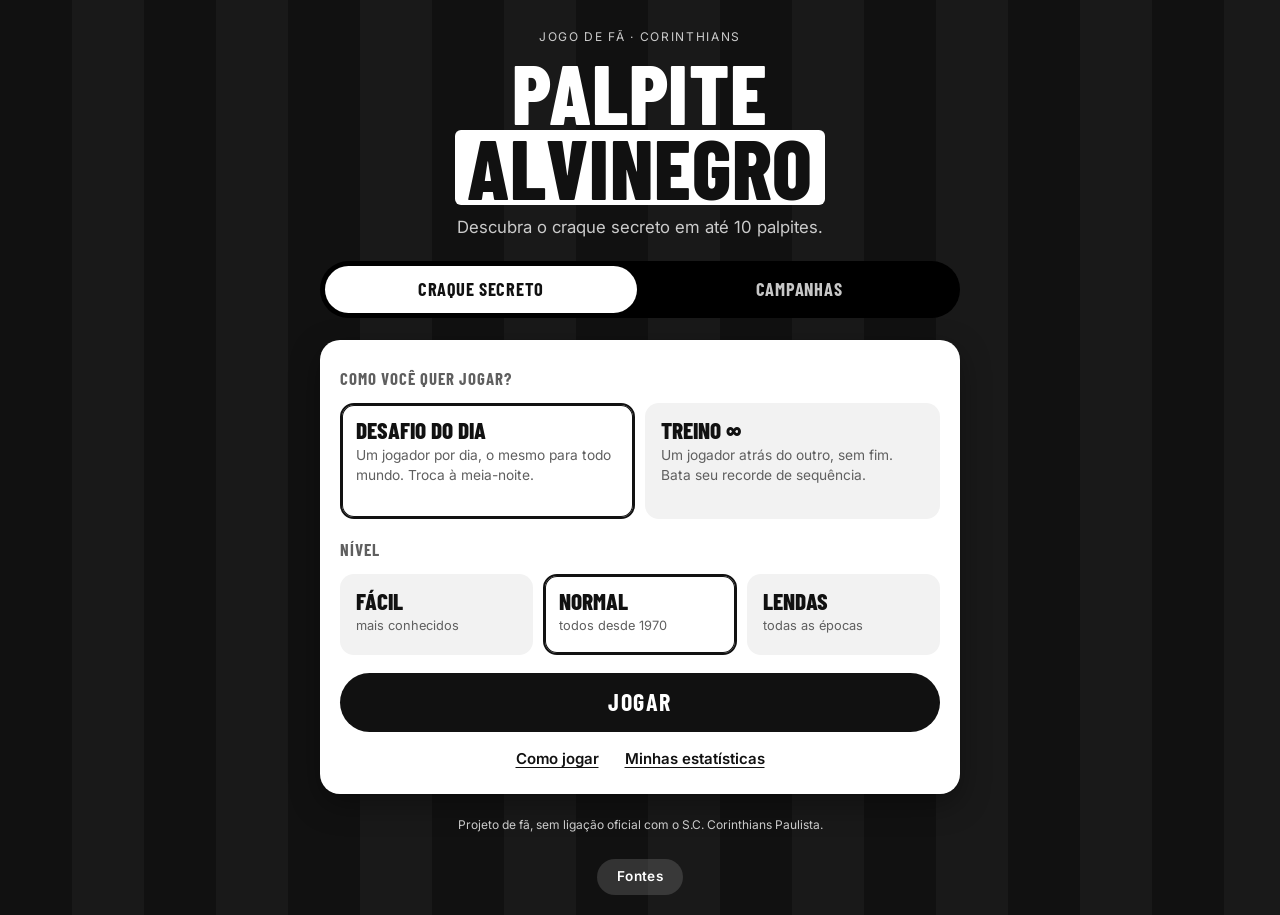
==== corinthians/index.html @ 0052db3a "Importadores de campanhas por clube; corrige fase da Copa do Brasil 2000 do Palmeiras (quartas, não " ====
<!doctype html>
<html lang="pt-BR">
<head>
  <meta charset="utf-8">
  <meta name="viewport" content="width=device-width, initial-scale=1, viewport-fit=cover">
  <title>Palpite Alvinegro</title>
  <meta name="description" content="Adivinhe o jogador do Corinthians em 10 palpites. Projeto de fã, não oficial.">
  <meta name="theme-color" content="#111111">
  <link rel="preconnect" href="https://fonts.googleapis.com">
  <link rel="preconnect" href="https://fonts.gstatic.com" crossorigin>
  <link rel="stylesheet" href="https://fonts.googleapis.com/css2?family=Barlow+Condensed:wght@600;700;800&family=Inter:wght@400;500;600;700&display=swap">
  <link rel="stylesheet" href="../css/estilo.css">
  <link rel="stylesheet" href="css/tema.css">
</head>
<body>
  <!-- ===================== TELA INICIAL ===================== -->
  <main class="inicio" id="tela-inicio">
    <header class="inicio__marca">
      <p class="inicio__sobre">Jogo de fã · Corinthians</p>
      <h1 class="logo">Palpite <span>Alvinegro</span></h1>
      <p class="inicio__lema" id="lema">Descubra o craque secreto em até 10 palpites.</p>
    </header>

    <div class="jogos-abas" role="tablist" aria-label="Escolha o jogo">
      <button class="jogos-aba" id="aba-craque" role="tab" aria-selected="true" aria-controls="painel-craque">Craque secreto</button>
      <button class="jogos-aba" id="aba-campanhas" role="tab" aria-selected="false" aria-controls="painel-campanhas">Campanhas</button>
    </div>

    <section class="painel" id="painel-craque" role="tabpanel" aria-labelledby="t-modo">
      <h2 class="painel__titulo" id="t-modo">Como você quer jogar?</h2>
      <div class="opcoes-grandes" role="radiogroup" aria-labelledby="t-modo">
        <button class="opcao" id="op-dia" data-modo="dia" role="radio" aria-checked="true">
          <span class="opcao__nome">Desafio do dia</span>
          <span class="opcao__texto">Um jogador por dia, o mesmo para todo mundo. Troca à meia-noite.</span>
          <span class="opcao__extra" id="op-dia-status"></span>
        </button>
        <button class="opcao" id="op-treino" data-modo="treino" role="radio" aria-checked="false">
          <span class="opcao__nome">Treino ∞</span>
          <span class="opcao__texto">Um jogador atrás do outro, sem fim. Bata seu recorde de sequência.</span>
          <span class="opcao__extra" id="op-treino-status"></span>
        </button>
      </div>

      <h2 class="painel__titulo" id="t-nivel">Nível</h2>
      <div class="niveis" role="radiogroup" aria-labelledby="t-nivel">
        <button class="nivel" id="nv-facil" data-nivel="facil" role="radio" aria-checked="false">
          <span class="nivel__nome">Fácil</span><span class="nivel__ano">mais conhecidos</span><span class="nivel__qtd" data-qtd="facil"></span>
        </button>
        <button class="nivel" id="nv-dificil" data-nivel="dificil" role="radio" aria-checked="true">
          <span class="nivel__nome">Normal</span><span class="nivel__ano">todos desde 1970</span><span class="nivel__qtd" data-qtd="dificil"></span>
        </button>
        <button class="nivel" id="nv-lendas" data-nivel="lendas" role="radio" aria-checked="false">
          <span class="nivel__nome">Lendas</span><span class="nivel__ano">todas as épocas</span><span class="nivel__qtd" data-qtd="lendas"></span>
        </button>
      </div>

      <button class="botao botao--grande" id="btn-jogar">Jogar</button>
      <div class="inicio__links">
        <button class="link" id="btn-ajuda-inicio">Como jogar</button>
        <button class="link" id="btn-stats-inicio">Minhas estatísticas</button>
      </div>
    </section>

    <section class="painel" id="painel-campanhas" role="tabpanel" aria-labelledby="t-camp" hidden>
      <h2 class="painel__titulo" id="t-camp">Campeonato</h2>
      <div class="opcoes-grandes" role="radiogroup" aria-labelledby="t-camp">
        <button class="opcao camp-comp" id="cp-libertadores" data-comp="libertadores" role="radio" aria-checked="true">
          <span class="opcao__nome">Libertadores</span>
          <span class="opcao__texto">Da fase de grupos à final. A dica é a bandeira do país de cada adversário.</span>
          <span class="opcao__extra" data-anos="libertadores"></span>
        </button>
        <button class="opcao camp-comp" id="cp-copa" data-comp="copa" role="radio" aria-checked="false">
          <span class="opcao__nome">Copa do Brasil</span>
          <span class="opcao__texto">A chave do mata-mata. A dica é o estado de cada adversário.</span>
          <span class="opcao__extra" data-anos="copa"></span>
        </button>
      </div>

      <h2 class="painel__titulo" id="t-camp-modo">Modo</h2>
      <div class="niveis" role="radiogroup" aria-labelledby="t-camp-modo">
        <button class="nivel camp-modo" id="cm-normal" data-modo="normal" role="radio" aria-checked="true">
          <span class="nivel__nome">Normal</span>
        </button>
        <button class="nivel camp-modo" id="cm-dificil" data-modo="dificil" role="radio" aria-checked="false">
          <span class="nivel__nome">Difícil</span>
        </button>
        <button class="nivel camp-modo" id="cm-extremo" data-modo="extremo" role="radio" aria-checked="false">
          <span class="nivel__nome">Extremo</span>
        </button>
      </div>

      <button class="botao botao--grande" id="btn-jogar-camp">Jogar</button>
      <div class="inicio__links">
        <button class="link" id="btn-ajuda-camp-inicio">Como jogar</button>
      </div>
    </section>

    <p class="rodape">Projeto de fã, sem ligação oficial com o S.C. Corinthians Paulista.</p>
    <button class="botao-fontes" data-fontes>Fontes</button>
  </main>

  <!-- ===================== TELA DE JOGO ===================== -->
  <div class="jogo" id="tela-jogo" hidden>
    <header class="barra">
      <button class="barra__voltar" id="btn-inicio" aria-label="Voltar para o início">← Início</button>
      <p class="barra__titulo"><span class="logo logo--mini">Palpite <span>Alvinegro</span></span><span class="chip" id="chip-modo"></span></p>
      <nav class="barra__acoes">
        <button class="icone" id="btn-stats" aria-label="Estatísticas" title="Estatísticas">
          <svg viewBox="0 0 20 20" aria-hidden="true"><rect x="3" y="10" width="3" height="7" rx="1"/><rect x="8.5" y="6" width="3" height="11" rx="1"/><rect x="14" y="3" width="3" height="14" rx="1"/></svg>
        </button>
        <button class="icone" id="btn-ajuda" aria-label="Como jogar" title="Como jogar">?</button>
      </nav>
    </header>

    <main class="palco">
      <div class="placar" id="placar" hidden aria-label="Placar do treino infinito">
        <div><b id="placar-acertos">0/0</b><small>Acertos</small></div>
        <div><b id="placar-seq">0</b><small>Sequência</small></div>
        <div><b id="placar-recorde">0</b><small>Recorde</small></div>
      </div>

      <div class="linha-status">
        <p class="status" id="status" aria-live="polite"></p>
        <button class="botao botao--contorno botao--pequeno" id="btn-novo" hidden>Pular</button>
      </div>

      <form class="busca" id="form-palpite" autocomplete="off">
        <label for="campo" class="sr">Seu palpite</label>
        <input id="campo" class="busca__campo" type="text" placeholder="Digite o nome de um jogador"
               role="combobox" aria-expanded="false" aria-controls="sugestoes" aria-autocomplete="list" spellcheck="false">
        <ul class="sugestoes" id="sugestoes" role="listbox" hidden></ul>
      </form>

      <div class="legenda" aria-hidden="true">
        <span><i class="pin pin--ok"></i>Acertou</span>
        <span><i class="pin pin--perto"></i>Perto</span>
        <span><i class="pin pin--longe"></i>Longe</span>
        <span>↑↓ o certo é maior/menor</span>
      </div>

      <section class="fim" id="fim" hidden>
        <p class="fim__selo" id="fim-selo"></p>
        <h2 id="fim-titulo"></h2>
        <p id="fim-texto"></p>
        <div class="fim__acoes">
          <button class="botao" id="btn-de-novo" hidden>Próximo jogador →</button>
          <button class="botao" id="btn-card">Criar card do resultado</button>
          <button class="botao botao--contorno" id="btn-compartilhar">Copiar resultado</button>
        </div>
        <p class="fim__proximo" id="fim-proximo"></p>
        <p><a id="fim-wiki" class="fim__wiki" target="_blank" rel="noopener" hidden>Ver o jogador na Wikipédia ↗</a></p>
      </section>

      <section class="palpites" id="palpites" aria-label="Seus palpites"></section>
      <button class="botao-fontes" data-fontes>Fontes</button>
    </main>
  </div>

  <!-- ===================== JOGO DE CAMPANHAS ===================== -->
  <div class="jogo" id="tela-campanha" hidden>
    <header class="barra">
      <button class="barra__voltar" id="btn-camp-inicio" aria-label="Voltar para o início">← Início</button>
      <p class="barra__titulo"><span class="logo logo--mini">Palpite <span>Alvinegro</span></span><span class="chip" id="camp-chip"></span></p>
      <nav class="barra__acoes">
        <button class="icone" id="btn-ajuda-camp" aria-label="Como jogar" title="Como jogar">?</button>
      </nav>
    </header>

    <main class="palco">
      <h2 class="camp-cabecalho"><span class="camp-cabecalho__ano" id="camp-ano-titulo"></span><span class="camp-cabecalho__comp" id="camp-comp-titulo"></span></h2>
      <div class="placar" aria-label="Placar da campanha">
        <div><b id="camp-acertos">0/0</b><small>Jogos descobertos</small></div>
        <div><b id="camp-chances">0</b><small>Chances</small></div>
        <div><b id="camp-total">0</b><small>Jogos na campanha</small></div>
      </div>

      <form class="busca busca--camp" id="form-camp" autocomplete="off">
        <div class="busca__linha">
          <div class="busca__time">
            <label for="camp-campo" class="sr">Adversário</label>
            <input id="camp-campo" class="busca__campo" type="text" placeholder="Digite um adversário"
                   role="combobox" aria-expanded="false" aria-controls="camp-sugestoes" aria-autocomplete="list" spellcheck="false">
            <ul class="sugestoes" id="camp-sugestoes" role="listbox" hidden></ul>
          </div>
          <div class="placar-palpite" id="camp-placar" hidden>
            <label class="gol"><span>COR</span><input id="camp-gp" type="number" inputmode="numeric" min="0" max="20" aria-label="Gols do Corinthians"></label>
            <span class="gol__x" aria-hidden="true">×</span>
            <label class="gol"><span>RIVAL</span><input id="camp-gc" type="number" inputmode="numeric" min="0" max="20" aria-label="Gols do adversário"></label>
          </div>
          <button class="botao botao--chutar" id="btn-chutar" type="submit">Chutar</button>
        </div>
      </form>

      <p class="camp-retorno" id="camp-retorno" aria-live="polite"></p>
      <div class="camp-erros" id="camp-erros" aria-label="Palpites errados"></div>

      <section class="fim" id="camp-fim" hidden>
        <p class="fim__selo" id="camp-fim-selo"></p>
        <h2 id="camp-fim-titulo"></h2>
        <p id="camp-fim-texto"></p>
        <div class="fim__acoes">
          <button class="botao" id="btn-camp-outro">Jogar outra campanha</button>
          <button class="botao" id="btn-camp-card">Criar card do resultado</button>
          <button class="botao botao--contorno" id="btn-camp-copiar">Copiar resultado</button>
        </div>
      </section>

      <section class="chave" id="camp-chave" aria-label="Campanha do Corinthians"></section>
      <button class="botao-fontes" data-fontes>Fontes</button>
    </main>
  </div>

  <!-- ===================== MODAIS ===================== -->
  <dialog class="modal modal--fontes" id="modal-fontes">
    <button class="modal__fechar" data-fechar aria-label="Fechar">×</button>
    <h2>Fontes</h2>
    <p class="sub">Projeto de fã, sem ligação oficial com o Sport Club Corinthians Paulista. Os dados podem conter erros; correções são bem-vindas.</p>

    <h3>Craque secreto: jogadores</h3>
    <ul class="fontes">
      <li><a href="https://pt.wikipedia.org/wiki/Categoria:Futebolistas_do_Sport_Club_Corinthians_Paulista" target="_blank" rel="noopener">Wikipédia em português</a>: fichas dos jogadores (jogos, gols, anos, posição e nascimento). Licença CC BY-SA 4.0.</li>
      <li><a href="https://www.wikidata.org" target="_blank" rel="noopener">Wikidata</a>: lista de quem passou pelo clube e dados que faltam nas fichas. Licença CC0.</li>
      <li><a href="https://www.kaggle.com/datasets/felipesembay/sofascore-and-transfermarkt-football-data" target="_blank" rel="noopener">Kaggle: Sofascore and Transfermarkt Football Data</a> (felipesembay): jogadores de 2024 sem artigo na Wikipédia. Licença DbCL 1.0.</li>
    </ul>

    <h3>Campanhas: Libertadores e Copa do Brasil</h3>
    <ul class="fontes">
      <li><a href="https://www.kaggle.com/datasets/ernestonlm/conmebol-libertadores-results-from-2011-to-2022" target="_blank" rel="noopener">Kaggle: Conmebol Libertadores results</a> (ernestonlm): Libertadores 2013 e 2016–2024. Licença CC0.</li>
      <li><a href="https://www.kaggle.com/datasets/ricardomattos05/jogos-do-campeonato-brasileiro" target="_blank" rel="noopener">Kaggle: Brazilian Soccer Database</a> (ricardomattos05): Copa do Brasil 2012–2021. Licença CC BY 4.0.</li>
      <li><a href="https://www.rsssf.org" target="_blank" rel="noopener">RSSSF – Rec.Sport.Soccer Statistics Foundation</a> e RSSSF Brasil: Libertadores 1994–2009 e Copa do Brasil 1992–2011 e 2022–2024. Dados usados com crédito à RSSSF e aos autores das páginas.</li>
      <li><a href="https://en.wikipedia.org/wiki/2025_SE_Palmeiras_season" target="_blank" rel="noopener">Wikipédia em inglês: 2025 SE Palmeiras season</a>: campanhas de 2025. Licença CC BY-SA 4.0.</li>
    </ul>

    <h3>Imagens e letras</h3>
    <ul class="fontes">
      <li><a href="https://commons.wikimedia.org" target="_blank" rel="noopener">Wikimedia Commons</a>: bandeiras dos estados e países (domínio público).</li>
      <li><a href="https://fonts.google.com" target="_blank" rel="noopener">Google Fonts</a>: Barlow Condensed e Inter (licença SIL Open Font).</li>
    </ul>
  </dialog>

  <dialog class="modal" id="modal-ajuda-camp">
    <button class="modal__fechar" data-fechar aria-label="Fechar">×</button>
    <h2>Campanhas</h2>
    <p>Escolha a Libertadores ou a Copa do Brasil; o ano é sorteado a cada partida. Aparece a campanha do Corinthians jogo a jogo, com a fase, a data, o mando e uma dica de cada adversário: a <b>bandeira do país</b> na Libertadores, o <b>estado</b> na Copa do Brasil.</p>
    <p>Descubra quem o Corinthians enfrentou. Cada palpite gasta uma chance, certo ou errado. Para calcular as chances, os jogos contra o mesmo adversário numa fase contam como um só (ida e volta no mata-mata, casa e fora nos grupos).</p>
    <table class="tabela">
      <tr><th>Normal</th><td>chances = 2 × número de jogos. Acertou o time, aparecem todos os jogos contra ele.</td></tr>
      <tr><th>Difícil</th><td>chances = 1,5 × número de jogos. Mesmas regras do Normal.</td></tr>
      <tr><th>Extremo</th><td>chances = 1,5 × número de jogos. Cada palpite é time + placar (COR × RIVAL; caixa vazia vale 0) e revela um jogo por vez: no ida e volta, é preciso acertar os dois placares. O ano só aparece no fim.</td></tr>
    </table>
    <p class="sub">Disponível: Libertadores 1994–2025 (as edições disputadas pelo Palmeiras desde o formato com mata-mata) e Copa do Brasil 1992–2025. Placares no tempo normal; pênaltis indicados no agregado. Em alguns jogos antigos a fonte não traz a data.</p>
  </dialog>

  <dialog class="modal" id="modal-ajuda">
    <button class="modal__fechar" data-fechar aria-label="Fechar">×</button>
    <h2>Como jogar</h2>
    <p>Descubra o jogador secreto do Corinthians em até <strong>10 palpites</strong>. Cada palpite mostra uma ficha que compara o jogador que você chutou com o secreto:</p>
    <ul class="regras">
      <li><i class="pin pin--ok"></i><b>Preto</b>: igual ao jogador secreto.</li>
      <li><i class="pin pin--perto"></i><b>Cinza-claro</b>: chegou perto.</li>
      <li><i class="pin pin--longe"></i><b>Cinza</b>: longe.</li>
      <li><b>↑ / ↓</b>: o número do jogador secreto é maior / menor.</li>
      <li><i class="pin pin--sem"></i><b>?</b>: a fonte não informa esse dado.</li>
    </ul>
    <h3>O que conta como “perto”</h3>
    <table class="tabela">
      <tr><th>Estreia / Último jogo</th><td>até 5 anos de diferença</td></tr>
      <tr><th>Jogos</th><td>até 25 jogos</td></tr>
      <tr><th>Gols</th><td>até 10 gols</td></tr>
      <tr><th>Nascimento</th><td>outro estado da mesma região do Brasil</td></tr>
      <tr><th>Posição e país</th><td>não têm “perto”: ou acertou, ou está longe</td></tr>
    </table>
    <h3>Níveis</h3>
    <p><b>Fácil</b> e <b>Normal</b>: valem jogadores que atuaram pelo clube de 1970 para cá. No Fácil, o jogador sorteado é de 2010 em diante em 95% das vezes; no Normal, é de 2000 em diante em 75% das vezes. <b>Lendas</b>: todas as épocas, incluindo os grandes nomes de antes de 1970.</p>
    <p>O sorteio dá preferência a jogadores mais recentes e a quem tem mais jogos pelo clube. Quem ainda está no elenco aparece com último jogo em 2026.</p>
  </dialog>

  <dialog class="modal" id="modal-stats">
    <button class="modal__fechar" data-fechar aria-label="Fechar">×</button>
    <h2>Suas estatísticas</h2>
    <p class="sub" id="stats-sub">Desafio do dia</p>
    <div class="numeros" id="numeros"></div>
    <h3>Palpites por vitória</h3>
    <div class="barras" id="barras"></div>
  </dialog>

  <dialog class="modal modal--card" id="modal-card">
    <button class="modal__fechar" data-fechar aria-label="Fechar">×</button>
    <h2>Card do resultado</h2>
    <img class="card-previa" id="card-img" alt="Card com o resultado da partida">
    <p class="sub" id="card-dica">Mande para os amigos no WhatsApp ou salve a imagem para postar.</p>
    <div class="fim__acoes">
      <button class="botao botao--whatsapp" id="btn-whatsapp-card">Enviar no WhatsApp</button>
      <button class="botao" id="btn-salvar-card">Salvar imagem</button>
      <button class="botao botao--contorno" id="btn-copiar-card">Copiar texto</button>
    </div>
  </dialog>

  <div class="aviso" id="aviso" role="status" hidden></div>

  <script src="js/site.js"></script>
  <script src="js/jogadores.js"></script>
  <script src="../js/jogo.js"></script>
  <script src="js/campanhas.js"></script>
  <script src="../js/campanhas-jogo.js"></script>
</body>
</html>
---- css/estilo.css ----
/* Layout: placar de estádio — campo verde Palmeiras ao fundo, painéis brancos por cima,
   títulos em letra condensada de letreiro. Visual único (não muda com o tema do aparelho). */
:root {
  --verde: #006437;          /* principal: fundo e destaques */
  --verde-fundo: #00552f;    /* faixas e sombras do fundo */
  --verde-vivo: #1f9e55;     /* "acertou" nas fichas */
  --verde-claro: #b9ecc6;    /* "perto" */
  --branco: #ffffff;         /* secundária: painéis e texto sobre o verde */
  --tinta: #0f2a1c;          /* texto sobre branco */
  --suave: #5e7367;          /* texto secundário sobre branco */
  --linha: #d9e4dc;          /* bordas sobre branco */
  --nevoa: #eef5f0;          /* fundo de itens sobre branco */
  --longe: #7d8a83;          /* "longe" */
  --derrota: #c8352e;        /* placar de derrota do Palmeiras */
  --sobre-verde: rgba(255, 255, 255, .78);

  --f-titulo: "Barlow Condensed", "Arial Narrow", "Roboto Condensed", system-ui, sans-serif;
  --f-texto: "Inter", system-ui, -apple-system, "Segoe UI", Roboto, sans-serif;

  --raio: 14px;
  --sombra: 0 2px 0 rgba(0, 0, 0, .08), 0 10px 30px rgba(0, 40, 20, .18);
  color-scheme: light;
}

* { box-sizing: border-box; }
[hidden] { display: none !important; }
html { height: 100%; }
body {
  margin: 0;
  min-height: 100%;
  font: 15px/1.45 var(--f-texto);
  color: var(--branco);
  background:
    repeating-linear-gradient(90deg, transparent 0 72px, rgba(255, 255, 255, .035) 72px 144px),
    var(--verde);
  padding-left: max(16px, env(safe-area-inset-left, 0px));
  padding-right: max(16px, env(safe-area-inset-right, 0px));
}
button { font: inherit; color: inherit; cursor: pointer; }
button:focus-visible, input:focus-visible, a:focus-visible { outline: 3px solid var(--branco); outline-offset: 2px; }
.painel button:focus-visible, .ficha :focus-visible, .modal :focus-visible, .fim :focus-visible { outline-color: var(--verde); }
.sr { position: absolute; width: 1px; height: 1px; overflow: hidden; clip: rect(0 0 0 0); }

.logo {
  margin: 0; font-family: var(--f-titulo); font-weight: 800; text-transform: uppercase;
  letter-spacing: .01em; line-height: .9; font-size: clamp(3rem, 12vw, 5.2rem);
}
.logo span { display: inline-block; background: var(--branco); color: var(--verde); padding: 0 .14em; border-radius: 6px; }
.logo--mini { font-size: 1.35rem; }
.logo--mini span { border-radius: 4px; }

/* ---------------- tela inicial ---------------- */
.inicio { max-width: 640px; margin: 0 auto; padding-block: 28px 20px; display: flex; flex-direction: column; gap: 22px; }
.inicio__marca { text-align: center; display: flex; flex-direction: column; gap: 10px; align-items: center; }
.inicio__sobre { margin: 0; font-size: .75rem; text-transform: uppercase; letter-spacing: .14em; color: var(--sobre-verde); }
.inicio__lema { margin: 0; font-size: 1.05rem; color: var(--sobre-verde); text-wrap: balance; }

.painel {
  background: var(--branco); color: var(--tinta); border-radius: 20px; box-shadow: var(--sombra);
  padding: 20px; display: flex; flex-direction: column; gap: 12px;
}
.painel__titulo {
  margin: 6px 0 0; font-family: var(--f-titulo); font-weight: 700; font-size: 1.05rem;
  text-transform: uppercase; letter-spacing: .06em; color: var(--suave);
}
.opcoes-grandes { display: grid; grid-template-columns: 1fr 1fr; gap: 10px; }
.opcao, .nivel {
  text-align: left; background: var(--nevoa); border: 2px solid transparent; border-radius: var(--raio);
  padding: 14px; display: flex; flex-direction: column; gap: 4px; min-width: 0; color: var(--tinta);
  transition: border-color .15s, background-color .15s;
}
.opcao:hover, .nivel:hover { border-color: var(--linha); }
.opcao[aria-checked="true"], .nivel[aria-checked="true"] { border-color: var(--verde); background: var(--branco); box-shadow: inset 0 0 0 1px var(--verde); }
.opcao__nome, .nivel__nome { font-family: var(--f-titulo); font-weight: 800; font-size: 1.45rem; text-transform: uppercase; line-height: 1; color: var(--verde); }
.opcao__texto { font-size: .86rem; color: var(--suave); }
.opcao__extra { font-size: .78rem; font-weight: 600; color: var(--verde); min-height: 1.1em; }
.niveis { display: grid; grid-template-columns: repeat(3, 1fr); gap: 10px; }
.nivel__ano { font-size: .8rem; color: var(--suave); }
.nivel__qtd { font-size: .74rem; color: var(--suave); font-variant-numeric: tabular-nums; }
.inicio__links { display: flex; justify-content: center; gap: 18px; flex-wrap: wrap; }
.link { border: 0; background: none; color: var(--verde); font-weight: 600; text-decoration: underline; text-underline-offset: 3px; padding: 4px; }
@media (max-width: 520px) {
  .opcoes-grandes { grid-template-columns: 1fr; }
  .niveis { grid-template-columns: 1fr; }
  .nivel { flex-direction: row; align-items: baseline; gap: 10px; flex-wrap: wrap; }
}

/* ---------------- botões ---------------- */
.botao {
  border: 0; background: var(--verde); color: var(--branco); padding: 11px 20px; border-radius: 999px;
  font-weight: 700; letter-spacing: .01em;
}
.botao:hover { background: var(--verde-fundo); }
.botao--grande { font-family: var(--f-titulo); font-size: 1.5rem; text-transform: uppercase; letter-spacing: .06em; padding: 12px 20px; margin-top: 6px; }
.botao--contorno { background: transparent; color: var(--verde); box-shadow: inset 0 0 0 2px var(--verde); }
.botao--contorno:hover { background: var(--nevoa); }
.botao--pequeno { padding: 7px 16px; }
.jogo .linha-status .botao--contorno { color: var(--branco); box-shadow: inset 0 0 0 2px var(--branco); }
.jogo .linha-status .botao--contorno:hover { background: rgba(255, 255, 255, .12); }

/* ---------------- tela de jogo ---------------- */
.jogo { max-width: 780px; margin: 0 auto; }
.barra { display: flex; align-items: center; justify-content: space-between; gap: 10px; padding-block: 12px; }
.barra__voltar { border: 0; background: rgba(255, 255, 255, .12); color: var(--branco); border-radius: 999px; padding: 7px 14px; font-weight: 600; white-space: nowrap; }
.barra__voltar:hover { background: rgba(255, 255, 255, .2); }
.barra__titulo { margin: 0; display: flex; align-items: center; gap: 10px; justify-content: center; min-width: 0; flex: 1; }
.chip { font-size: .75rem; font-weight: 600; background: rgba(255, 255, 255, .14); padding: 3px 10px; border-radius: 999px; white-space: nowrap; overflow: hidden; text-overflow: ellipsis; min-width: 0; }
.barra__acoes { display: flex; gap: 8px; flex: none; }
.icone {
  width: 38px; height: 38px; border-radius: 50%; border: 0; background: var(--branco); color: var(--verde);
  font-weight: 800; display: grid; place-items: center;
}
.icone svg { width: 18px; height: 18px; fill: currentColor; }
@media (max-width: 520px) { .logo--mini { display: none; } }

.palco { padding-block: 4px 24px; display: flex; flex-direction: column; gap: 12px; }
.placar { display: grid; grid-template-columns: repeat(3, 1fr); gap: 8px; text-align: center; }
.placar div { background: var(--verde-fundo); border-radius: var(--raio); padding: 8px 4px; }
.placar b { display: block; font-family: var(--f-titulo); font-size: 2rem; line-height: 1; font-variant-numeric: tabular-nums; }
.placar small { font-size: .68rem; color: var(--sobre-verde); text-transform: uppercase; letter-spacing: .08em; }
.linha-status { display: flex; align-items: center; justify-content: space-between; gap: 10px; min-height: 36px; }
.status { margin: 0; color: var(--sobre-verde); font-variant-numeric: tabular-nums; }

.busca { position: relative; }
.busca__campo {
  width: 100%; font: inherit; font-size: 1.05rem; padding: 15px 18px; border: 0; border-radius: var(--raio);
  background: var(--branco); color: var(--tinta); box-shadow: var(--sombra); outline: none;
}
.busca__campo:focus { box-shadow: var(--sombra), inset 0 0 0 2px var(--verde-vivo); }
.busca__campo:disabled { opacity: .75; }
.sugestoes {
  position: absolute; z-index: 5; left: 0; right: 0; top: calc(100% + 6px); list-style: none; margin: 0; padding: 4px;
  background: var(--branco); color: var(--tinta); border-radius: var(--raio); box-shadow: var(--sombra);
  max-height: 280px; overflow-y: auto;
}
.sugestoes li { padding: 10px 12px; border-radius: 10px; cursor: pointer; display: flex; justify-content: space-between; gap: 8px; }
.sugestoes li small { color: var(--suave); }
.sugestoes li[aria-selected="true"], .sugestoes li:hover { background: var(--nevoa); }

.legenda { display: flex; flex-wrap: wrap; gap: 6px 14px; justify-content: center; font-size: .8rem; color: var(--sobre-verde); }
.legenda span { display: inline-flex; align-items: center; gap: 5px; }
.pin { display: inline-block; width: 12px; height: 12px; border-radius: 3px; }
.pin--ok { background: var(--verde-vivo); box-shadow: 0 0 0 1px rgba(255, 255, 255, .6); }
.pin--perto { background: var(--verde-claro); box-shadow: 0 0 0 1px rgba(255, 255, 255, .6); }
.regras .pin--perto { box-shadow: 0 0 0 1px var(--linha); }
.pin--longe { background: var(--longe); box-shadow: 0 0 0 1px rgba(255, 255, 255, .6); }
.pin--sem { border: 1px dashed var(--suave); }

.palpites { display: flex; flex-direction: column-reverse; gap: 10px; }
.ficha { background: var(--branco); color: var(--tinta); border-radius: var(--raio); padding: 10px; box-shadow: var(--sombra); animation: entra .25s ease-out; }
.ficha--acerto { box-shadow: var(--sombra), inset 0 0 0 3px var(--verde-vivo); }
@keyframes entra { from { transform: translateY(-6px); } }
.ficha__topo { display: flex; justify-content: space-between; align-items: baseline; gap: 8px; margin: 0 2px 8px; }
.ficha__nome { font-family: var(--f-titulo); font-weight: 700; font-size: 1.3rem; text-transform: uppercase; line-height: 1; }
.ficha__n { font-size: .75rem; color: var(--suave); white-space: nowrap; }
.ficha__dados { display: grid; grid-template-columns: repeat(6, 1fr); gap: 6px; }
.dado { border-radius: 10px; padding: 7px 4px; text-align: center; color: var(--branco); min-width: 0; display: flex; flex-direction: column; align-items: center; justify-content: center; gap: 2px; }
.dado b { display: flex; align-items: center; justify-content: center; gap: 5px; font-size: .95rem; line-height: 1.15; max-width: 100%; overflow-wrap: anywhere; }
.dado small { display: block; font-size: .62rem; text-transform: uppercase; letter-spacing: .06em; opacity: .9; }
.dado img { width: 22px; height: auto; border-radius: 2px; box-shadow: 0 0 0 1px rgba(0, 0, 0, .15); flex: none; }
.dado--ok { background: var(--verde-vivo); }
.dado--perto { background: var(--verde-claro); color: var(--tinta); }
.dado--perto img { box-shadow: 0 0 0 1px rgba(0, 0, 0, .2); }
.dado--longe { background: var(--longe); }
.dado--sem { background: transparent; color: var(--suave); box-shadow: inset 0 0 0 1px var(--linha); }
@media (max-width: 560px) { .ficha__dados { grid-template-columns: repeat(3, 1fr); } }

.fim { background: var(--branco); color: var(--tinta); border-radius: 20px; padding: 18px; text-align: center; box-shadow: var(--sombra); }
.fim__selo { margin: 0; font-size: .72rem; text-transform: uppercase; letter-spacing: .12em; color: var(--suave); }
.fim h2 { margin: 4px 0; font-family: var(--f-titulo); font-weight: 800; font-size: 2.2rem; text-transform: uppercase; line-height: 1; color: var(--verde); }
.fim p { margin: 6px 0; }
.fim__acoes { display: flex; gap: 10px; justify-content: center; margin-top: 12px; flex-wrap: wrap; }
.fim__proximo { color: var(--suave); font-size: .9rem; }
.fim__wiki { color: var(--verde); font-size: .9rem; font-weight: 600; }

.rodape { text-align: center; font-size: .75rem; color: var(--sobre-verde); margin: 0; }

/* ---------------- modais ---------------- */
.modal {
  border: 0; border-radius: 20px; padding: 22px; width: min(480px, calc(100vw - 32px)); max-height: calc(100vh - 40px);
  background: var(--branco); color: var(--tinta); box-shadow: 0 20px 60px rgba(0, 0, 0, .35);
  overflow-y: auto; overscroll-behavior: contain;
}
.modal::backdrop { background: rgba(0, 30, 15, .6); }
.modal h2 { margin: 0 0 8px; font-family: var(--f-titulo); font-weight: 800; font-size: 1.8rem; text-transform: uppercase; color: var(--verde); }
.modal h3 { font-size: 1rem; margin: 16px 0 8px; }
.modal__fechar { position: absolute; right: 12px; top: 10px; border: 0; background: transparent; font-size: 1.7rem; line-height: 1; color: var(--suave); }
.regras { list-style: none; padding: 0; }
.regras li { display: flex; align-items: center; gap: 8px; margin: 6px 0; }
.regras .pin { box-shadow: none; }
.tabela { width: 100%; border-collapse: collapse; font-size: .9rem; }
.tabela th, .tabela td { text-align: left; padding: 6px 4px; border-bottom: 1px solid var(--linha); vertical-align: top; }
.sub { color: var(--suave); margin: -4px 0 8px; }
.numeros { display: grid; grid-template-columns: repeat(4, 1fr); gap: 8px; text-align: center; }
.numeros b { display: block; font-family: var(--f-titulo); font-size: 2rem; line-height: 1; color: var(--verde); font-variant-numeric: tabular-nums; }
.numeros small { font-size: .7rem; color: var(--suave); }
.barras { display: flex; flex-direction: column; gap: 4px; }
.dist-linha { display: grid; grid-template-columns: 20px 1fr; gap: 6px; align-items: center; font-size: .85rem; font-variant-numeric: tabular-nums; }
.dist-linha div { background: var(--longe); color: var(--branco); padding: 2px 6px; border-radius: 4px; text-align: right; min-width: 22px; }
.dist-linha.atual div { background: var(--verde-vivo); }
.modal--card { width: min(560px, calc(100vw - 32px)); }
.card-previa { display: block; width: 100%; max-width: 100%; height: auto; border-radius: 12px; box-shadow: 0 0 0 1px var(--linha); margin: 8px 0; background: var(--nevoa); }

.aviso {
  position: fixed; left: 50%; top: calc(16px + env(safe-area-inset-top, 0px)); transform: translateX(-50%); z-index: 20;
  background: var(--tinta); color: var(--branco); padding: 10px 16px; border-radius: 10px; font-weight: 600;
}

@media (prefers-reduced-motion: reduce) {
  .ficha { animation: none; }
  .opcao, .nivel { transition: none; }
}

/* ---------------- abas de jogos (tela inicial) ---------------- */
.jogos-abas { display: grid; grid-template-columns: 1fr 1fr; gap: 6px; background: var(--verde-fundo); padding: 5px; border-radius: 999px; }
.jogos-aba { border: 0; background: transparent; color: var(--sobre-verde); padding: 10px; border-radius: 999px; font-family: var(--f-titulo); font-weight: 700; font-size: 1.15rem; text-transform: uppercase; letter-spacing: .04em; }
.jogos-aba[aria-selected="true"] { background: var(--branco); color: var(--verde); }
.seletor { font: inherit; font-size: 1rem; padding: 12px 14px; border-radius: var(--raio); border: 2px solid var(--linha); background: var(--branco); color: var(--tinta); }
.seletor:focus-visible { outline: 3px solid var(--verde); outline-offset: 1px; }

/* ---------------- jogo de campanhas ---------------- */
.busca__linha { display: flex; gap: 8px; align-items: stretch; flex-wrap: wrap; }
.busca__time { position: relative; flex: 1 1 220px; min-width: 0; }
.placar-palpite { display: flex; align-items: center; gap: 6px; background: var(--branco); border-radius: var(--raio); padding: 6px 10px; box-shadow: var(--sombra); color: var(--tinta); }
.gol { display: flex; flex-direction: column; align-items: center; gap: 2px; }
.gol span { font-size: .62rem; font-weight: 700; letter-spacing: .08em; color: var(--suave); }
.gol input { width: 52px; font: inherit; font-family: var(--f-titulo); font-weight: 800; font-size: 1.5rem; text-align: center; border: 2px solid var(--linha); border-radius: 10px; padding: 2px; color: var(--tinta); background: var(--branco); }
.gol input:focus { outline: none; border-color: var(--verde-vivo); }
.gol__x { font-family: var(--f-titulo); font-weight: 800; font-size: 1.4rem; color: var(--suave); }
.botao--chutar { background: var(--branco); color: var(--verde); font-family: var(--f-titulo); font-size: 1.25rem; text-transform: uppercase; letter-spacing: .05em; box-shadow: var(--sombra); border-radius: var(--raio); }
.botao--chutar:hover { background: var(--nevoa); }
.botao--chutar:disabled { opacity: .6; cursor: default; }
.camp-retorno { margin: 0; min-height: 1.3em; text-align: center; font-weight: 600; }
.camp-erros { display: flex; flex-wrap: wrap; gap: 6px; justify-content: center; }
.camp-erros span { font-size: .78rem; background: rgba(255, 255, 255, .14); padding: 3px 10px; border-radius: 999px; text-decoration: line-through; text-decoration-color: rgba(255, 255, 255, .6); }
.camp-erros span.quase { text-decoration: none; background: var(--verde-claro); color: var(--tinta); }

.chave { display: flex; flex-direction: column; gap: 12px; }
.fase { background: var(--branco); color: var(--tinta); border-radius: 18px; padding: 12px; box-shadow: var(--sombra); }
.fase__titulo { margin: 0 4px 8px; display: flex; justify-content: space-between; align-items: baseline; gap: 8px; }
.fase__titulo h3 { margin: 0; font-family: var(--f-titulo); font-weight: 800; font-size: 1.3rem; text-transform: uppercase; color: var(--verde); }
.fase__titulo small { color: var(--suave); font-size: .75rem; }
.confrontos { display: grid; grid-template-columns: repeat(auto-fit, minmax(260px, 1fr)); gap: 8px; }
.confronto { border-radius: 12px; background: var(--nevoa); padding: 6px; display: flex; flex-direction: column; gap: 4px; min-width: 0; }
.confronto__agregado { font-size: .72rem; color: var(--suave); text-align: right; padding: 0 6px 2px; }
.jogo-linha { display: grid; grid-template-columns: 52px 30px 1fr auto; align-items: center; gap: 8px; background: var(--branco); border-radius: 10px; padding: 7px 8px; min-width: 0; }
.jogo-linha__data { font-size: .72rem; color: var(--suave); font-variant-numeric: tabular-nums; line-height: 1.15; }
.jogo-linha__data b { display: block; color: var(--tinta); font-size: .68rem; text-transform: uppercase; letter-spacing: .05em; }
.dica { display: flex; flex-direction: column; align-items: center; gap: 2px; font-size: .62rem; font-weight: 700; color: var(--suave); }
.dica img { width: 28px; height: auto; border-radius: 2px; box-shadow: 0 0 0 1px rgba(0, 0, 0, .15); }
.jogo-linha__adv { font-weight: 600; min-width: 0; overflow-wrap: anywhere; }
.jogo-linha__adv.oculto { color: var(--longe); letter-spacing: .2em; }
.jogo-linha__placar { font-family: var(--f-titulo); font-weight: 800; font-size: 1.35rem; font-variant-numeric: tabular-nums; min-width: 58px; text-align: center; border-radius: 8px; padding: 0 6px; color: var(--tinta); }
.jogo-linha--certo { box-shadow: inset 0 0 0 2px var(--verde-vivo); }
.jogo-linha--revelado .jogo-linha__adv { color: var(--suave); font-style: italic; }
.jogo-linha--novo { animation: aparece .5s ease-out; }
@keyframes aparece { from { background: var(--verde-claro); } }
@media (max-width: 420px) { .jogo-linha { grid-template-columns: 44px 28px 1fr auto; gap: 6px; } .confrontos { grid-template-columns: 1fr; } }
@media (prefers-reduced-motion: reduce) { .jogo-linha--novo { animation: none; } }
.camp-modo { align-items: center; justify-content: center; text-align: center; }

/* confronto de ida e volta: uma caixa só */
.confronto--iv { background: var(--branco); box-shadow: inset 0 0 0 1px var(--linha); padding: 8px; gap: 6px; }
.confronto--certo { box-shadow: inset 0 0 0 2px var(--verde-vivo); }
.confronto__topo { display: flex; align-items: center; gap: 10px; padding: 0 2px 2px; }
.confronto__topo .jogo-linha__adv { font-size: 1.02rem; }
.pernas { display: grid; grid-template-columns: 1fr 1fr; gap: 6px; }
.perna { display: flex; flex-direction: column; align-items: center; gap: 4px; background: var(--nevoa); border-radius: 8px; padding: 6px; min-width: 0; text-align: center; }
.perna__local { font-size: .78rem; color: var(--suave); font-variant-numeric: tabular-nums; }
.perna__local b { color: var(--tinta); text-transform: uppercase; letter-spacing: .05em; font-size: .72rem; }

/* ano em destaque no topo da campanha */
.camp-cabecalho { margin: 0; display: flex; align-items: baseline; gap: 14px; flex-wrap: wrap; }
.camp-cabecalho__ano { font-family: var(--f-titulo); font-weight: 800; font-size: clamp(3.2rem, 14vw, 4.6rem); line-height: .85; font-variant-numeric: tabular-nums; }
.camp-cabecalho__comp { font-family: var(--f-titulo); font-weight: 700; font-size: 1.3rem; text-transform: uppercase; letter-spacing: .04em; color: var(--sobre-verde); }

/* placar colorido pelo resultado do Palmeiras */
.jogo-linha__placar.placar--vitoria { background: var(--verde-vivo); color: var(--branco); }
.jogo-linha__placar.placar--empate { background: var(--longe); color: var(--branco); }
.jogo-linha__placar.placar--derrota { background: var(--derrota); color: var(--branco); }
.jogo-linha--revelado .jogo-linha__placar, .perna--revelada .jogo-linha__placar { opacity: .55; }
/* fase de grupos: os 3 adversários lado a lado quando couber */
.confrontos--grupos { grid-template-columns: repeat(auto-fit, minmax(210px, 1fr)); }

/* botão Fontes no fim das telas */
.botao-fontes {
  align-self: center; margin: 4px auto 0; display: block; border: 0; background: rgba(255, 255, 255, .14);
  color: var(--branco); border-radius: 999px; padding: 8px 20px; font-weight: 600; font-size: .85rem; letter-spacing: .02em;
}
.botao-fontes:hover { background: rgba(255, 255, 255, .22); }
.modal--fontes { width: min(560px, calc(100vw - 32px)); }
.fontes { padding-left: 18px; margin: 0; display: flex; flex-direction: column; gap: 8px; font-size: .9rem; }
.fontes a { color: var(--verde); font-weight: 600; }

/* nome do palpite com posição e ano de nascimento ao lado */
.ficha__quem { display: flex; align-items: baseline; gap: 8px; flex-wrap: wrap; min-width: 0; }
.ficha__det { font-size: .78rem; color: var(--suave); white-space: nowrap; }
.botao--whatsapp { background: #1f8f4d; }
.botao--whatsapp:hover { background: #18773f; }
---- corinthians/css/tema.css ----
/* Palpite Alvinegro: o mesmo layout do Palpite Verde (../css/estilo.css),
   com preto como cor principal e branco como secundária. */
:root {
  --verde: #111111;          /* principal: fundo e destaques */
  --verde-fundo: #000000;
  --verde-vivo: #111111;     /* "acertou" */
  --verde-claro: #d4d4d4;    /* "perto" */
  --tinta: #111111;
  --suave: #5f5f5f;
  --linha: #dadada;
  --nevoa: #f2f2f2;
  --longe: #8c8c8c;          /* "longe" */
  --sombra: 0 2px 0 rgba(0, 0, 0, .08), 0 10px 30px rgba(0, 0, 0, .35);
}
.botao--whatsapp { background: #1f8f4d; }
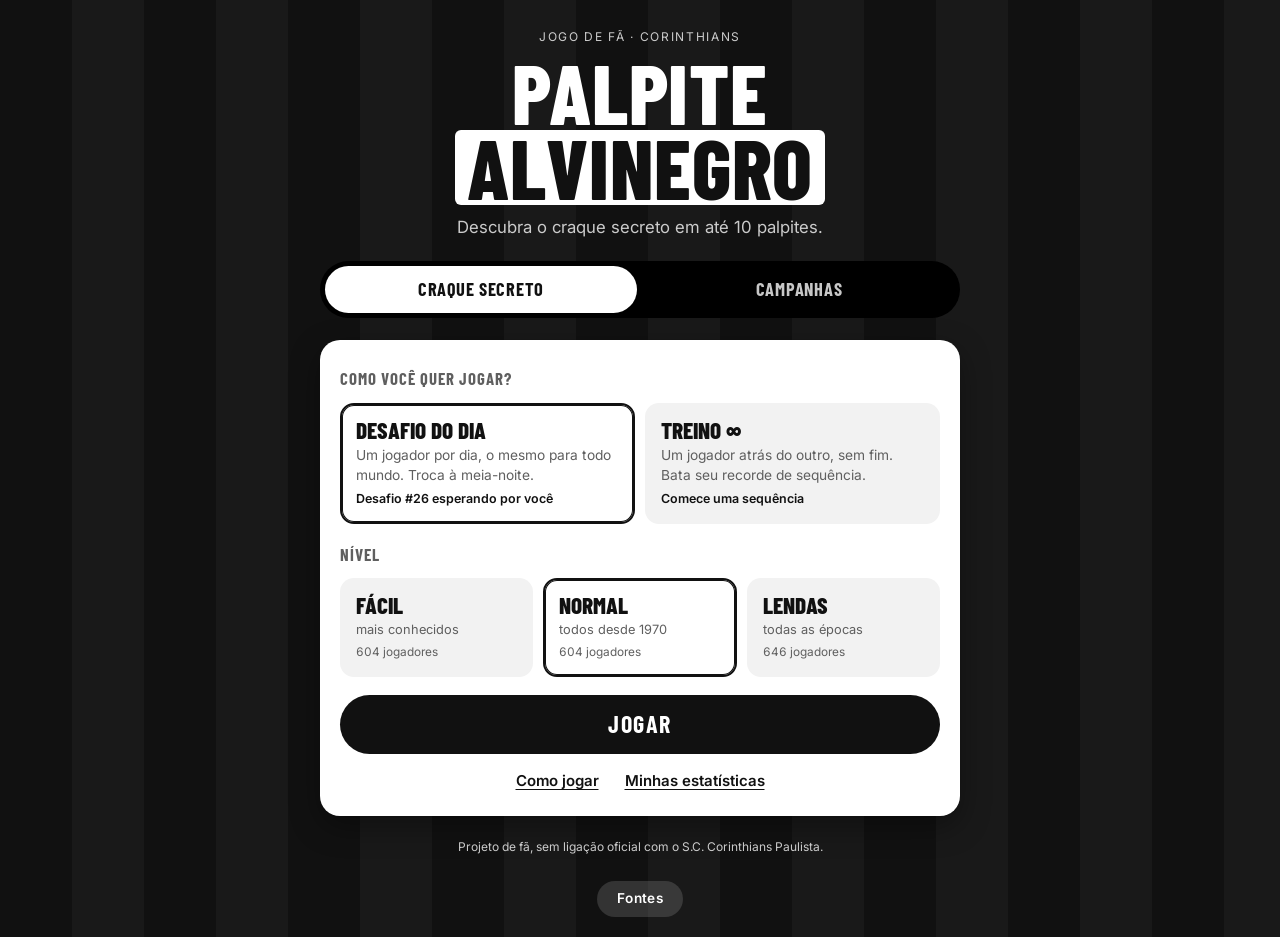
==== commit 03cd8d8d: "Palpite Alvinegro: versão do Corinthians em corinthians/ (jogadores, campanhas, tema preto e branco)" ====
--- a/corinthians/index.html
+++ b/corinthians/index.html
@@ -220,15 +220,14 @@
     <ul class="fontes">
       <li><a href="https://pt.wikipedia.org/wiki/Categoria:Futebolistas_do_Sport_Club_Corinthians_Paulista" target="_blank" rel="noopener">Wikipédia em português</a>: fichas dos jogadores (jogos, gols, anos, posição e nascimento). Licença CC BY-SA 4.0.</li>
       <li><a href="https://www.wikidata.org" target="_blank" rel="noopener">Wikidata</a>: lista de quem passou pelo clube e dados que faltam nas fichas. Licença CC0.</li>
-      <li><a href="https://www.kaggle.com/datasets/felipesembay/sofascore-and-transfermarkt-football-data" target="_blank" rel="noopener">Kaggle: Sofascore and Transfermarkt Football Data</a> (felipesembay): jogadores de 2024 sem artigo na Wikipédia. Licença DbCL 1.0.</li>
     </ul>
 
     <h3>Campanhas: Libertadores e Copa do Brasil</h3>
     <ul class="fontes">
-      <li><a href="https://www.kaggle.com/datasets/ernestonlm/conmebol-libertadores-results-from-2011-to-2022" target="_blank" rel="noopener">Kaggle: Conmebol Libertadores results</a> (ernestonlm): Libertadores 2013 e 2016–2024. Licença CC0.</li>
+      <li><a href="https://www.kaggle.com/datasets/ernestonlm/conmebol-libertadores-results-from-2011-to-2022" target="_blank" rel="noopener">Kaggle: Conmebol Libertadores results</a> (ernestonlm): Libertadores 2012–2023. Licença CC0.</li>
       <li><a href="https://www.kaggle.com/datasets/ricardomattos05/jogos-do-campeonato-brasileiro" target="_blank" rel="noopener">Kaggle: Brazilian Soccer Database</a> (ricardomattos05): Copa do Brasil 2012–2021. Licença CC BY 4.0.</li>
-      <li><a href="https://www.rsssf.org" target="_blank" rel="noopener">RSSSF – Rec.Sport.Soccer Statistics Foundation</a> e RSSSF Brasil: Libertadores 1994–2009 e Copa do Brasil 1992–2011 e 2022–2024. Dados usados com crédito à RSSSF e aos autores das páginas.</li>
-      <li><a href="https://en.wikipedia.org/wiki/2025_SE_Palmeiras_season" target="_blank" rel="noopener">Wikipédia em inglês: 2025 SE Palmeiras season</a>: campanhas de 2025. Licença CC BY-SA 4.0.</li>
+      <li><a href="https://www.rsssf.org" target="_blank" rel="noopener">RSSSF – Rec.Sport.Soccer Statistics Foundation</a> e RSSSF Brasil: Libertadores 1996–2010 e Copa do Brasil 1989–2009 e 2022–2024; pênaltis de alguns confrontos. Dados usados com crédito à RSSSF e aos autores das páginas.</li>
+      <li><a href="https://en.wikipedia.org/wiki/2025_Sport_Club_Corinthians_Paulista_season" target="_blank" rel="noopener">Wikipédia em inglês: 2025 Sport Club Corinthians Paulista season</a>: Copa do Brasil 2025. Licença CC BY-SA 4.0.</li>
     </ul>
 
     <h3>Imagens e letras</h3>
@@ -248,7 +247,7 @@
       <tr><th>Difícil</th><td>chances = 1,5 × número de jogos. Mesmas regras do Normal.</td></tr>
       <tr><th>Extremo</th><td>chances = 1,5 × número de jogos. Cada palpite é time + placar (COR × RIVAL; caixa vazia vale 0) e revela um jogo por vez: no ida e volta, é preciso acertar os dois placares. O ano só aparece no fim.</td></tr>
     </table>
-    <p class="sub">Disponível: Libertadores 1994–2025 (as edições disputadas pelo Palmeiras desde o formato com mata-mata) e Copa do Brasil 1992–2025. Placares no tempo normal; pênaltis indicados no agregado. Em alguns jogos antigos a fonte não traz a data.</p>
+    <p class="sub">Disponível: Libertadores 1996–2023 (as edições em que o Corinthians chegou à fase de grupos) e Copa do Brasil 1989–2025. Placares no tempo normal; pênaltis indicados no agregado. Em alguns jogos antigos a fonte não traz a data.</p>
   </dialog>
 
   <dialog class="modal" id="modal-ajuda">
